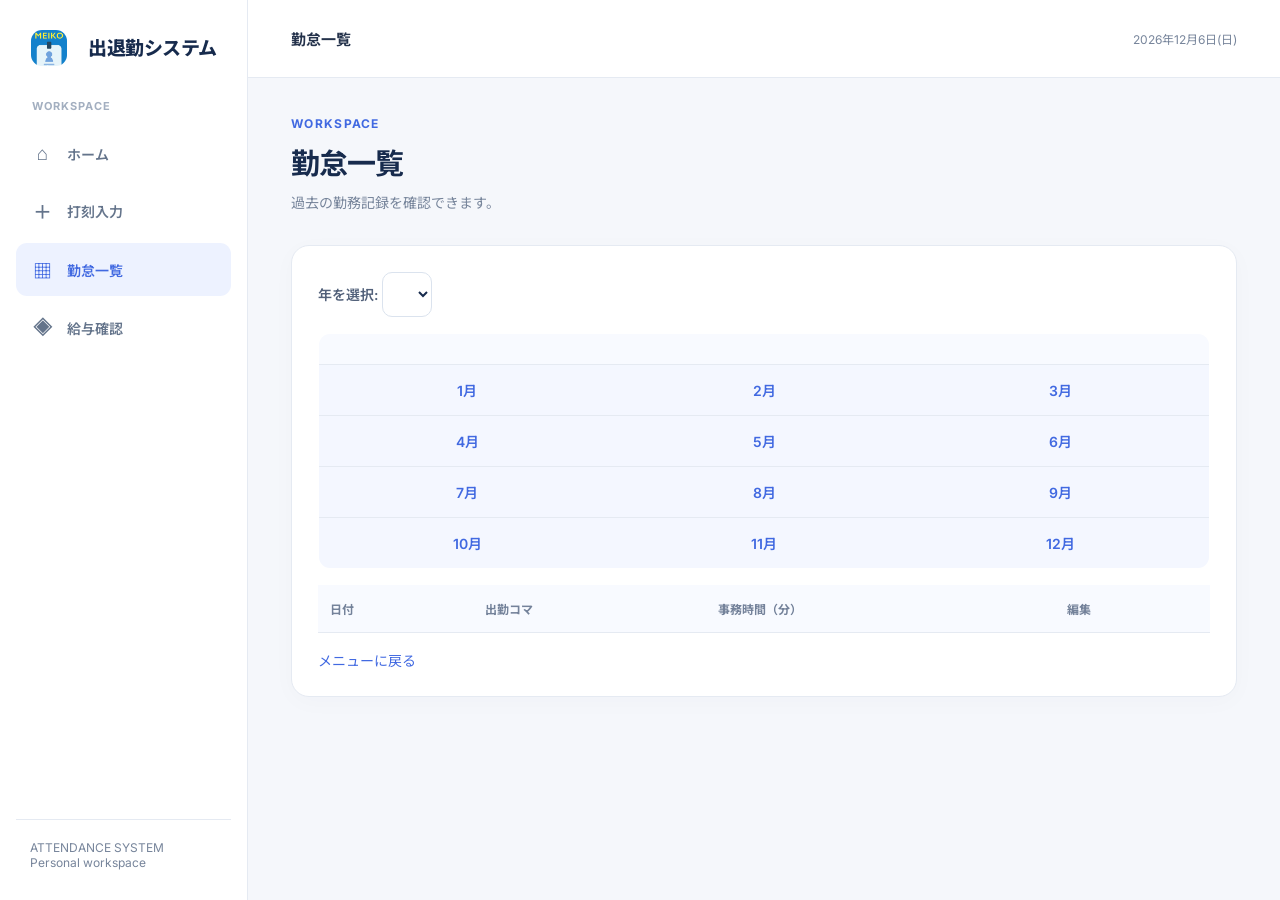
==== edit.html @ cfc56018 "Add files via upload" ====
<!-- edit.html -->
<!DOCTYPE html>

<html lang="ja">
<head>
<meta charset="utf-8"/>
<title>打刻編集</title>

<meta content="width=device-width, initial-scale=1" name="viewport"/><link href="style.css" rel="stylesheet"/></head>
<body><meta content="width=device-width, initial-scale=1" name="viewport"/><link href="style.css" rel="stylesheet"/></head>
<body>
<aside class="sidebar">
  <div class="brand">
    <span class="brand-mark">
      <img src="meiko.ico" alt="ロゴ">
    </span>
    出退勤システム
  </div><div class="nav-label">WORKSPACE</div><a class="nav-link" href="index.html"><span class="nav-icon">⌂</span>ホーム</a><a class="nav-link" href="input.html"><span class="nav-icon">＋</span>打刻入力</a><a class="nav-link active" href="list.html"><span class="nav-icon">▦</span>勤怠一覧</a><a class="nav-link" href="salary.html"><span class="nav-icon">◈</span>給与確認</a><div class="sidebar-foot">ATTENDANCE SYSTEM<br/>Personal workspace</div></aside><div class="app-main"><header class="topbar"><div class="topbar-title">打刻編集</div><div class="topbar-date" id="today"></div></header><main class="content"><div class="eyebrow">WORKSPACE</div><h1>打刻編集</h1><p class="subtitle">登録済みの勤務内容を変更します。</p><div class="panel form-card">
<p>日付: <span id="date"></span></p>
<label>出勤コマ（カンマ区切り）: <input id="periods" type="text"/></label>
<label>事務時間（分）: <input id="officeMinutes" type="number"/></label>
<br>
<button id="saveBtn">保存</button>
<button id="deleteBtn">削除</button>
<a href="list.html">一覧に戻る</a>
</br></div></main></div><script>
    const params = new URLSearchParams(window.location.search);
    const date = params.get('date');

    const data = JSON.parse(localStorage.getItem('attendance') || '[]');
    const recordIndex = data.findIndex(entry => entry.date === date);
    const record = data[recordIndex];

    if (!record) {
      alert('該当する打刻データが見つかりません。');
      location.href = 'list.html';
    }

    document.getElementById('date').textContent = record.date;
    document.getElementById('periods').value = record.periods.join(', ');
    document.getElementById('officeMinutes').value = record.officeMinutes;

    document.getElementById('saveBtn').onclick = () => {
      record.periods = document.getElementById('periods').value.split(',').map(s => s.trim());
      record.officeMinutes = parseInt(document.getElementById('officeMinutes').value);
      data[recordIndex] = record;
      localStorage.setItem('attendance', JSON.stringify(data));
      alert('保存しました');
      location.href = 'list.html';
    };

    document.getElementById('deleteBtn').onclick = () => {
      if (confirm('この打刻データを削除しますか？')) {
        data.splice(recordIndex, 1);
        localStorage.setItem('attendance', JSON.stringify(data));
        alert('削除しました');
        location.href = 'list.html';
      }
    };
  </script><script>document.getElementById('today').textContent=new Intl.DateTimeFormat('ja-JP',{year:'numeric',month:'long',day:'numeric',weekday:'short'}).format(new Date());</script></body>
</html>
---- style.css ----
@import url('https://fonts.googleapis.com/css2?family=Inter:wght@400;500;600;700;800&family=Noto+Sans+JP:wght@400;500;600;700&display=swap');
:root{--navy:#172b4d;--blue:#4169e1;--bg:#f5f7fb;--text:#24324b;--muted:#77859b;--border:#e5eaf2;--card:#fff}*{box-sizing:border-box}body{margin:0!important;padding:0!important;background:var(--bg);color:var(--text);font-family:Inter,'Noto Sans JP',sans-serif;font-size:14px}a{color:var(--blue);text-decoration:none}button,input,select{font:inherit}button{cursor:pointer} .sidebar{position:fixed;inset:0 auto 0 0;width:248px;background:#fff;border-right:1px solid var(--border);padding:30px 16px;z-index:10;display:flex;flex-direction:column}.brand{font-size:19px;font-weight:800;color:var(--navy);padding:0 15px 33px;letter-spacing:-.5px}.brand-mark{display:inline-grid;place-items:center;width:36px;height:36px;border-radius:11px;background:var(--blue);color:white;margin-right:9px}.nav-label{font-size:11px;color:#a3afc0;font-weight:700;letter-spacing:1px;padding:0 16px 13px}.nav-link{display:flex!important;align-items:center;gap:13px;padding:13px 15px!important;margin:3px 0!important;border-radius:11px;color:#64748b!important;font-size:14px!important;font-weight:600}.nav-link:hover{background:#f1f5ff;color:var(--blue)!important}.nav-link.active{background:#edf2ff;color:var(--blue)!important}.nav-icon{font-size:19px;width:23px;text-align:center}.sidebar-foot{margin-top:auto;border-top:1px solid var(--border);padding:20px 14px 0;color:var(--muted);font-size:12px}.app-main{margin-left:248px;min-height:100vh}.topbar{height:78px;background:#fff;border-bottom:1px solid var(--border);display:flex;align-items:center;justify-content:space-between;padding:0 43px}.topbar-title{font-size:15px;font-weight:700}.topbar-date{color:var(--muted);font-size:12px}.content{max-width:1190px;margin:0 auto;padding:38px 43px 70px}.eyebrow{font-size:12px;color:var(--blue);font-weight:700;letter-spacing:1.3px;text-transform:uppercase;margin-bottom:9px}.content h1{font-size:29px!important;letter-spacing:-1px;color:var(--navy);margin:0 0 9px}.subtitle{color:var(--muted);margin:0 0 30px;line-height:1.7}.panel{background:white;border:1px solid var(--border);border-radius:18px;padding:26px;margin:22px 0;box-shadow:0 5px 25px rgba(29,48,91,.025)}.panel h2{font-size:17px;margin:0 0 19px;color:var(--navy)}.stats{display:grid;grid-template-columns:repeat(4,minmax(0,1fr));gap:16px;margin:26px 0}.stat{background:white;border:1px solid var(--border);border-radius:16px;padding:23px;min-width:0}.stat-label{font-size:12px;color:var(--muted);font-weight:600}.stat-value{font-size:29px;font-weight:800;letter-spacing:-1px;color:var(--navy);margin-top:13px;overflow-wrap:anywhere}.stat-note{font-size:11px;color:#94a3b8;margin-top:8px}.quick-grid{display:grid;grid-template-columns:repeat(3,minmax(0,1fr));gap:17px}.quick-card{background:white;border:1px solid var(--border);border-radius:17px;padding:26px;display:block!important;color:var(--navy)!important;transition:.2s;min-height:170px}.quick-card:hover{transform:translateY(-3px);border-color:#aebfff;box-shadow:0 12px 28px #172b4d12}.quick-icon{display:grid;place-items:center;background:#edf2ff;color:var(--blue);width:44px;height:44px;border-radius:12px;font-size:21px;margin-bottom:19px}.quick-title{font-size:16px;font-weight:700}.quick-desc{color:var(--muted);font-size:12px;margin-top:9px;line-height:1.6}label{font-weight:600;color:#52617a}input[type=date],input[type=number],input[type=text],select{border:1px solid #dbe3ee;background:#fff;border-radius:10px;padding:12px 14px;color:var(--navy);outline:none;max-width:100%}input:focus,select:focus{border-color:var(--blue);box-shadow:0 0 0 3px #4169e119}form label{line-height:2.4}form input[type=checkbox]{accent-color:var(--blue);width:18px;height:18px;vertical-align:middle;margin-right:6px}button,.primary-button{border:0;border-radius:10px;padding:12px 22px;background:var(--blue);color:white;font-weight:700}button:hover{filter:brightness(.95)}#deleteBtn{background:#fee9ec;color:#c22d4a}table{border-collapse:collapse!important;width:100%;margin-top:16px;background:white}th,td{border:0!important;border-bottom:1px solid var(--border)!important;padding:15px 12px!important;text-align:left!important}th{background:#f8faff;color:#74829a;font-size:12px;font-weight:700}td{color:#34445e}td.month{background:#f4f7ff!important;text-align:center!important;cursor:pointer;color:var(--blue);font-weight:600}td.month:hover{background:#e7eeff!important}#month-picker table{border:1px solid var(--border);border-radius:12px;overflow:hidden}#month-picker td{width:33.33%}#attendance-body button{padding:8px 15px;font-size:12px}#total-salary-display strong{font-size:34px;color:var(--navy)}#special-reasons-list li{margin:10px 0}.form-card{max-width:780px}.form-card form{line-height:1.7}.form-card input[type=checkbox]{margin-left:12px}.backlink{display:inline-block;margin-top:22px}.section-heading{margin:36px 0 17px;font-size:18px;font-weight:800;color:var(--navy)}.table-wrap{overflow-x:auto}.helper{font-size:12px;color:var(--muted);margin:10px 0}.pill{display:inline-block;padding:6px 11px;background:#edf2ff;color:var(--blue);border-radius:30px;font-weight:700;font-size:12px}@media(max-width:1000px){.stats{grid-template-columns:repeat(2,1fr)}.quick-grid{grid-template-columns:repeat(2,1fr)}}@media(max-width:720px){.sidebar{inset:auto 0 0;width:100%;height:69px;padding:5px 4px;background:white;border-top:1px solid var(--border);border-right:0;flex-direction:row;justify-content:space-around}.brand,.nav-label,.sidebar-foot{display:none}.nav-link{display:flex!important;flex-direction:column;gap:2px;padding:6px 8px!important;margin:0!important;font-size:10px!important;text-align:center}.nav-icon{font-size:21px}.app-main{margin-left:0;padding-bottom:74px}.topbar{height:62px;padding:0 20px}.content{padding:27px 18px 42px}.content h1{font-size:25px!important}.stats{gap:10px}.stat{padding:17px}.stat-value{font-size:23px}.quick-grid{grid-template-columns:1fr}.quick-card{min-height:unset}.panel{padding:18px}th,td{padding:12px 9px!important;font-size:12px}}
/* ロゴ画像の設定 */
.brand-mark {
  background: transparent;
  overflow: hidden;
  padding: 0;
}

.brand-mark img {
  width: 100%;
  height: 100%;
  object-fit: contain;
}
/* ロゴと文字の高さを中央揃え */
.brand {
  display: flex;
  align-items: center;
  gap: 12px;
  line-height: 1;
}

/* ロゴ画像 */
.brand-mark {
  display: flex;
  align-items: center;
  justify-content: center;
  flex-shrink: 0;
}

.brand-mark img {
  display: block;
  width: 100%;
  height: 100%;
  object-fit: contain;
}
/* ロゴと文字の高さを中央揃え */
.brand {
  display: flex;
  align-items: center;
  gap: 12px;
  line-height: 1;
}

/* ロゴ画像 */
.brand-mark {
  display: flex;
  align-items: center;
  justify-content: center;
  flex-shrink: 0;
}

.brand-mark img {
  display: block;
  width: 120%;
  height: 120%;
  object-fit: contain;
}
/* ロゴ横の文字を改行させない */
.brand {
  white-space: nowrap;
}
---- style.css ----
@import url('https://fonts.googleapis.com/css2?family=Inter:wght@400;500;600;700;800&family=Noto+Sans+JP:wght@400;500;600;700&display=swap');
:root{--navy:#172b4d;--blue:#4169e1;--bg:#f5f7fb;--text:#24324b;--muted:#77859b;--border:#e5eaf2;--card:#fff}*{box-sizing:border-box}body{margin:0!important;padding:0!important;background:var(--bg);color:var(--text);font-family:Inter,'Noto Sans JP',sans-serif;font-size:14px}a{color:var(--blue);text-decoration:none}button,input,select{font:inherit}button{cursor:pointer} .sidebar{position:fixed;inset:0 auto 0 0;width:248px;background:#fff;border-right:1px solid var(--border);padding:30px 16px;z-index:10;display:flex;flex-direction:column}.brand{font-size:19px;font-weight:800;color:var(--navy);padding:0 15px 33px;letter-spacing:-.5px}.brand-mark{display:inline-grid;place-items:center;width:36px;height:36px;border-radius:11px;background:var(--blue);color:white;margin-right:9px}.nav-label{font-size:11px;color:#a3afc0;font-weight:700;letter-spacing:1px;padding:0 16px 13px}.nav-link{display:flex!important;align-items:center;gap:13px;padding:13px 15px!important;margin:3px 0!important;border-radius:11px;color:#64748b!important;font-size:14px!important;font-weight:600}.nav-link:hover{background:#f1f5ff;color:var(--blue)!important}.nav-link.active{background:#edf2ff;color:var(--blue)!important}.nav-icon{font-size:19px;width:23px;text-align:center}.sidebar-foot{margin-top:auto;border-top:1px solid var(--border);padding:20px 14px 0;color:var(--muted);font-size:12px}.app-main{margin-left:248px;min-height:100vh}.topbar{height:78px;background:#fff;border-bottom:1px solid var(--border);display:flex;align-items:center;justify-content:space-between;padding:0 43px}.topbar-title{font-size:15px;font-weight:700}.topbar-date{color:var(--muted);font-size:12px}.content{max-width:1190px;margin:0 auto;padding:38px 43px 70px}.eyebrow{font-size:12px;color:var(--blue);font-weight:700;letter-spacing:1.3px;text-transform:uppercase;margin-bottom:9px}.content h1{font-size:29px!important;letter-spacing:-1px;color:var(--navy);margin:0 0 9px}.subtitle{color:var(--muted);margin:0 0 30px;line-height:1.7}.panel{background:white;border:1px solid var(--border);border-radius:18px;padding:26px;margin:22px 0;box-shadow:0 5px 25px rgba(29,48,91,.025)}.panel h2{font-size:17px;margin:0 0 19px;color:var(--navy)}.stats{display:grid;grid-template-columns:repeat(4,minmax(0,1fr));gap:16px;margin:26px 0}.stat{background:white;border:1px solid var(--border);border-radius:16px;padding:23px;min-width:0}.stat-label{font-size:12px;color:var(--muted);font-weight:600}.stat-value{font-size:29px;font-weight:800;letter-spacing:-1px;color:var(--navy);margin-top:13px;overflow-wrap:anywhere}.stat-note{font-size:11px;color:#94a3b8;margin-top:8px}.quick-grid{display:grid;grid-template-columns:repeat(3,minmax(0,1fr));gap:17px}.quick-card{background:white;border:1px solid var(--border);border-radius:17px;padding:26px;display:block!important;color:var(--navy)!important;transition:.2s;min-height:170px}.quick-card:hover{transform:translateY(-3px);border-color:#aebfff;box-shadow:0 12px 28px #172b4d12}.quick-icon{display:grid;place-items:center;background:#edf2ff;color:var(--blue);width:44px;height:44px;border-radius:12px;font-size:21px;margin-bottom:19px}.quick-title{font-size:16px;font-weight:700}.quick-desc{color:var(--muted);font-size:12px;margin-top:9px;line-height:1.6}label{font-weight:600;color:#52617a}input[type=date],input[type=number],input[type=text],select{border:1px solid #dbe3ee;background:#fff;border-radius:10px;padding:12px 14px;color:var(--navy);outline:none;max-width:100%}input:focus,select:focus{border-color:var(--blue);box-shadow:0 0 0 3px #4169e119}form label{line-height:2.4}form input[type=checkbox]{accent-color:var(--blue);width:18px;height:18px;vertical-align:middle;margin-right:6px}button,.primary-button{border:0;border-radius:10px;padding:12px 22px;background:var(--blue);color:white;font-weight:700}button:hover{filter:brightness(.95)}#deleteBtn{background:#fee9ec;color:#c22d4a}table{border-collapse:collapse!important;width:100%;margin-top:16px;background:white}th,td{border:0!important;border-bottom:1px solid var(--border)!important;padding:15px 12px!important;text-align:left!important}th{background:#f8faff;color:#74829a;font-size:12px;font-weight:700}td{color:#34445e}td.month{background:#f4f7ff!important;text-align:center!important;cursor:pointer;color:var(--blue);font-weight:600}td.month:hover{background:#e7eeff!important}#month-picker table{border:1px solid var(--border);border-radius:12px;overflow:hidden}#month-picker td{width:33.33%}#attendance-body button{padding:8px 15px;font-size:12px}#total-salary-display strong{font-size:34px;color:var(--navy)}#special-reasons-list li{margin:10px 0}.form-card{max-width:780px}.form-card form{line-height:1.7}.form-card input[type=checkbox]{margin-left:12px}.backlink{display:inline-block;margin-top:22px}.section-heading{margin:36px 0 17px;font-size:18px;font-weight:800;color:var(--navy)}.table-wrap{overflow-x:auto}.helper{font-size:12px;color:var(--muted);margin:10px 0}.pill{display:inline-block;padding:6px 11px;background:#edf2ff;color:var(--blue);border-radius:30px;font-weight:700;font-size:12px}@media(max-width:1000px){.stats{grid-template-columns:repeat(2,1fr)}.quick-grid{grid-template-columns:repeat(2,1fr)}}@media(max-width:720px){.sidebar{inset:auto 0 0;width:100%;height:69px;padding:5px 4px;background:white;border-top:1px solid var(--border);border-right:0;flex-direction:row;justify-content:space-around}.brand,.nav-label,.sidebar-foot{display:none}.nav-link{display:flex!important;flex-direction:column;gap:2px;padding:6px 8px!important;margin:0!important;font-size:10px!important;text-align:center}.nav-icon{font-size:21px}.app-main{margin-left:0;padding-bottom:74px}.topbar{height:62px;padding:0 20px}.content{padding:27px 18px 42px}.content h1{font-size:25px!important}.stats{gap:10px}.stat{padding:17px}.stat-value{font-size:23px}.quick-grid{grid-template-columns:1fr}.quick-card{min-height:unset}.panel{padding:18px}th,td{padding:12px 9px!important;font-size:12px}}
/* ロゴ画像の設定 */
.brand-mark {
  background: transparent;
  overflow: hidden;
  padding: 0;
}

.brand-mark img {
  width: 100%;
  height: 100%;
  object-fit: contain;
}
/* ロゴと文字の高さを中央揃え */
.brand {
  display: flex;
  align-items: center;
  gap: 12px;
  line-height: 1;
}

/* ロゴ画像 */
.brand-mark {
  display: flex;
  align-items: center;
  justify-content: center;
  flex-shrink: 0;
}

.brand-mark img {
  display: block;
  width: 100%;
  height: 100%;
  object-fit: contain;
}
/* ロゴと文字の高さを中央揃え */
.brand {
  display: flex;
  align-items: center;
  gap: 12px;
  line-height: 1;
}

/* ロゴ画像 */
.brand-mark {
  display: flex;
  align-items: center;
  justify-content: center;
  flex-shrink: 0;
}

.brand-mark img {
  display: block;
  width: 120%;
  height: 120%;
  object-fit: contain;
}
/* ロゴ横の文字を改行させない */
.brand {
  white-space: nowrap;
}
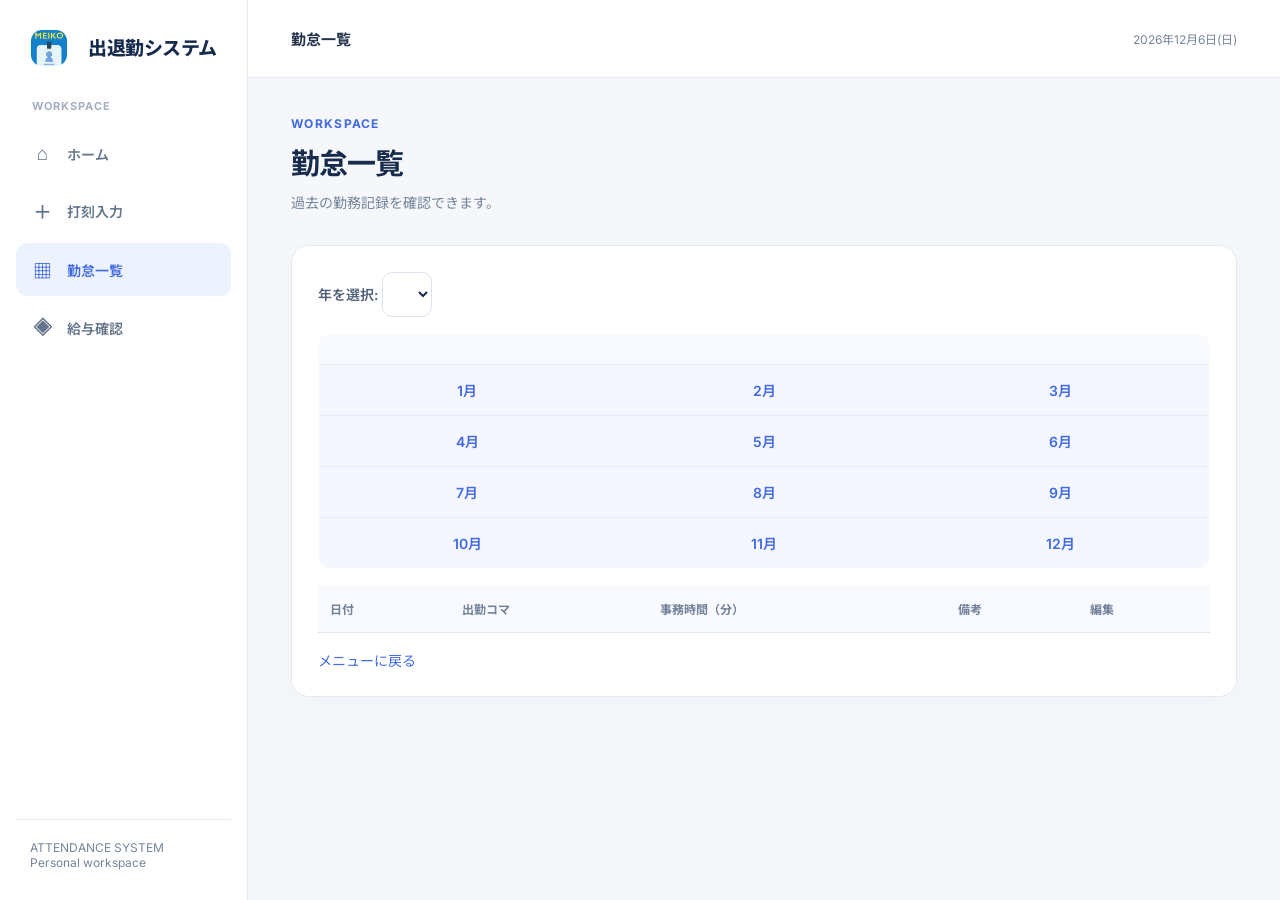
==== commit 27ae9670: "Add files via upload" ====
--- a/edit.html
+++ b/edit.html
@@ -1,61 +1,175 @@
-<!-- edit.html -->
 <!DOCTYPE html>
-
 <html lang="ja">
 <head>
-<meta charset="utf-8"/>
-<title>打刻編集</title>
-
-<meta content="width=device-width, initial-scale=1" name="viewport"/><link href="style.css" rel="stylesheet"/></head>
-<body><meta content="width=device-width, initial-scale=1" name="viewport"/><link href="style.css" rel="stylesheet"/></head>
+  <meta charset="UTF-8">
+  <meta name="viewport" content="width=device-width, initial-scale=1">
+  <link rel="icon" href="meiko.ico" type="image/x-icon">
+  <link rel="apple-touch-icon" href="meiko.png">
+  <title>打刻編集 | 出退勤システム</title>
+  <link rel="stylesheet" href="style.css">
+</head>
 <body>
 <aside class="sidebar">
-  <div class="brand">
-    <span class="brand-mark">
-      <img src="meiko.ico" alt="ロゴ">
-    </span>
-    出退勤システム
-  </div><div class="nav-label">WORKSPACE</div><a class="nav-link" href="index.html"><span class="nav-icon">⌂</span>ホーム</a><a class="nav-link" href="input.html"><span class="nav-icon">＋</span>打刻入力</a><a class="nav-link active" href="list.html"><span class="nav-icon">▦</span>勤怠一覧</a><a class="nav-link" href="salary.html"><span class="nav-icon">◈</span>給与確認</a><div class="sidebar-foot">ATTENDANCE SYSTEM<br/>Personal workspace</div></aside><div class="app-main"><header class="topbar"><div class="topbar-title">打刻編集</div><div class="topbar-date" id="today"></div></header><main class="content"><div class="eyebrow">WORKSPACE</div><h1>打刻編集</h1><p class="subtitle">登録済みの勤務内容を変更します。</p><div class="panel form-card">
-<p>日付: <span id="date"></span></p>
-<label>出勤コマ（カンマ区切り）: <input id="periods" type="text"/></label>
-<label>事務時間（分）: <input id="officeMinutes" type="number"/></label>
-<br>
-<button id="saveBtn">保存</button>
-<button id="deleteBtn">削除</button>
-<a href="list.html">一覧に戻る</a>
-</br></div></main></div><script>
-    const params = new URLSearchParams(window.location.search);
-    const date = params.get('date');
+  <div class="brand"><span class="brand-mark"><img src="meiko.ico" alt="ロゴ"></span><span class="brand-text">出退勤システム</span></div>
+  <div class="nav-label">WORKSPACE</div>
+  <a class="nav-link" href="index.html"><span class="nav-icon">⌂</span>ホーム</a>
+  <a class="nav-link" href="input.html"><span class="nav-icon">＋</span>打刻入力</a>
+  <a class="nav-link active" href="list.html"><span class="nav-icon">▦</span>勤怠一覧</a>
+  <a class="nav-link" href="salary.html"><span class="nav-icon">◈</span>給与確認</a>
+  <div class="sidebar-foot">ATTENDANCE SYSTEM<br>Personal workspace</div>
+</aside>
+<div class="app-main">
+  <header class="topbar"><div class="topbar-title">打刻編集</div><div class="topbar-date" id="today"></div></header>
+  <main class="content">
+    <div class="eyebrow">WORKSPACE</div>
+    <h1>打刻編集</h1>
+    <p class="subtitle">登録済みの勤務内容を変更します。</p>
+    <div class="panel form-card">
+      <form id="edit-form">
+        <label>日付: <input type="date" name="date" required></label><br><br>
+        <label>出勤コマ:</label><br>
+        <label><input type="checkbox" name="periods" value="1">1限</label>
+        <label><input type="checkbox" name="periods" value="2">2限</label>
+        <label><input type="checkbox" name="periods" value="3">3限</label>
+        <label><input type="checkbox" name="periods" value="4">4限</label>
+        <label><input type="checkbox" name="periods" value="5">5限</label>
+        <label><input type="checkbox" name="periods" value="6">6限</label><br><br>
+        <label>事務作業時間（分）: <input type="number" name="office_minutes" min="0" step="1"></label><br><br>
+        <label>特別給の理由: <input type="text" name="special_reason" placeholder="例：臨時会議"></label><br><br>
+        <label>特別給の額（円）: <input type="number" name="special_amount" min="0" step="1"></label><br><br>
+        <div class="form-group">
+          <label class="help-checkbox"><input type="checkbox" id="isHelp" name="isHelp"> ヘルプ勤務</label>
+          <div id="helpSelectArea" style="display:none; margin-top:15px;">
+            <label for="helpLocation">ヘルプ先</label>
+            <select id="helpLocation" name="helpLocation">
+              <option value="">ヘルプ先を選択してください</option>
+              <option value="イオン茅ケ崎中央教室">イオン茅ケ崎中央教室</option>
+              <option value="稲田堤駅前教室">稲田堤駅前教室</option>
+              <option value="大鳥居教室">大鳥居教室</option>
+              <option value="鹿島田教室">鹿島田教室</option>
+              <option value="菊名教室">菊名教室</option>
+              <option value="岸根公園駅前教室">岸根公園駅前教室</option>
+              <option value="久地教室">久地教室</option>
+              <option value="小机教室">小机教室</option>
+              <option value="神木本町教室">神木本町教室</option>
+              <option value="センター北あいたいタウン教室">センター北あいたいタウン教室</option>
+              <option value="たまプラーザ教室">たまプラーザ教室</option>
+              <option value="綱島教室">綱島教室</option>
+              <option value="中野島駅前教室">中野島駅前教室</option>
+              <option value="中山教室">中山教室</option>
+              <option value="初山教室">初山教室</option>
+              <option value="平塚旭教室">平塚旭教室</option>
+              <option value="平塚駅南口教室">平塚駅南口教室</option>
+              <option value="平塚四之宮教室">平塚四之宮教室</option>
+              <option value="平塚本校教室">平塚本校教室</option>
+              <option value="平間教室">平間教室</option>
+              <option value="溝の口教室">溝の口教室</option>
+              <option value="南加瀬教室">南加瀬教室</option>
+              <option value="宮崎台駅前教室">宮崎台駅前教室</option>
+              <option value="向ヶ丘遊園教室">向ヶ丘遊園教室</option>
+              <option value="武蔵小杉教室">武蔵小杉教室</option>
+              <option value="武蔵新城駅前教室">武蔵新城駅前教室</option>
+              <option value="元住吉教室">元住吉教室</option>
+              <option value="横浜三ツ沢教室">横浜三ツ沢教室</option>
+            </select>
+          </div>
+        </div>
+        <br>
+        <button type="submit" id="saveBtn">変更を保存</button>
+        <button type="button" id="deleteBtn" style="background:#fee2e2;color:#991b1b;">削除</button>
+        <a href="list.html">一覧に戻る</a>
+      </form>
+    </div>
+  </main>
+</div>
+<script>
+  document.getElementById('today').textContent = new Intl.DateTimeFormat('ja-JP', {
+    year: 'numeric', month: 'long', day: 'numeric', weekday: 'short'
+  }).format(new Date());
 
-    const data = JSON.parse(localStorage.getItem('attendance') || '[]');
-    const recordIndex = data.findIndex(entry => entry.date === date);
+  const form = document.getElementById('edit-form');
+  const isHelp = document.getElementById('isHelp');
+  const helpSelectArea = document.getElementById('helpSelectArea');
+  const helpLocation = document.getElementById('helpLocation');
+
+  function updateHelpDisplay() {
+    helpSelectArea.style.display = isHelp.checked ? 'block' : 'none';
+    helpLocation.required = isHelp.checked;
+    if (!isHelp.checked) helpLocation.value = '';
+  }
+  isHelp.addEventListener('change', updateHelpDisplay);
+
+  const originalDate = new URLSearchParams(location.search).get('date');
+  let data;
+  try {
+    data = JSON.parse(localStorage.getItem('attendance') || '[]');
+    if (!Array.isArray(data)) throw new Error('Invalid data');
+  } catch (error) {
+    alert('勤怠データを読み込めませんでした。');
+    location.replace('list.html');
+    throw error;
+  }
+  const recordIndex = data.findIndex(entry => entry.date === originalDate);
+  if (recordIndex === -1) {
+    alert('該当する打刻データが見つかりません。');
+    location.replace('list.html');
+  } else {
     const record = data[recordIndex];
+    form.elements.date.value = record.date;
+    const selectedPeriods = (record.periods || []).map(String);
+    form.querySelectorAll('input[name="periods"]').forEach(input => {
+      input.checked = selectedPeriods.includes(input.value);
+    });
+    form.elements.office_minutes.value = record.officeMinutes ?? 0;
+    form.elements.special_reason.value = record.specialReason || '';
+    form.elements.special_amount.value = record.specialAmount ?? 0;
+    isHelp.checked = Boolean(record.isHelp || record.helpLocation);
+    if (record.helpLocation && !Array.from(helpLocation.options).some(option => option.value === record.helpLocation)) {
+      helpLocation.add(new Option(record.helpLocation, record.helpLocation));
+    }
+    helpLocation.value = record.helpLocation || '';
+    updateHelpDisplay();
 
-    if (!record) {
-      alert('該当する打刻データが見つかりません。');
-      location.href = 'list.html';
-    }
+    form.addEventListener('submit', event => {
+      event.preventDefault();
+      if (!form.reportValidity()) return;
+      const values = new FormData(form);
+      const newDate = values.get('date');
+      if (newDate !== originalDate && data.some((entry, i) => i !== recordIndex && entry.date === newDate)) {
+        alert('変更先の日付には既に勤務記録があります。別の日付を指定してください。');
+        return;
+      }
+      data[recordIndex] = {
+        ...record,
+        date: newDate,
+        periods: values.getAll('periods'),
+        officeMinutes: Number(values.get('office_minutes') || 0),
+        specialReason: values.get('special_reason') || '',
+        specialAmount: Number(values.get('special_amount') || 0),
+        isHelp: isHelp.checked,
+        helpLocation: isHelp.checked ? helpLocation.value : ''
+      };
+      try {
+        localStorage.setItem('attendance', JSON.stringify(data));
+        alert('変更を保存しました。');
+        location.href = 'list.html';
+      } catch (error) {
+        alert('保存に失敗しました。ブラウザの保存領域を確認してください。');
+      }
+    });
 
-    document.getElementById('date').textContent = record.date;
-    document.getElementById('periods').value = record.periods.join(', ');
-    document.getElementById('officeMinutes').value = record.officeMinutes;
-
-    document.getElementById('saveBtn').onclick = () => {
-      record.periods = document.getElementById('periods').value.split(',').map(s => s.trim());
-      record.officeMinutes = parseInt(document.getElementById('officeMinutes').value);
-      data[recordIndex] = record;
-      localStorage.setItem('attendance', JSON.stringify(data));
-      alert('保存しました');
-      location.href = 'list.html';
-    };
-
-    document.getElementById('deleteBtn').onclick = () => {
-      if (confirm('この打刻データを削除しますか？')) {
-        data.splice(recordIndex, 1);
-        localStorage.setItem('attendance', JSON.stringify(data));
-        alert('削除しました');
+    document.getElementById('deleteBtn').addEventListener('click', () => {
+      if (!confirm('この打刻データを削除しますか？')) return;
+      const updated = data.filter((_, i) => i !== recordIndex);
+      try {
+        localStorage.setItem('attendance', JSON.stringify(updated));
+        alert('削除しました。');
         location.href = 'list.html';
+      } catch (error) {
+        alert('削除に失敗しました。');
       }
-    };
-  </script><script>document.getElementById('today').textContent=new Intl.DateTimeFormat('ja-JP',{year:'numeric',month:'long',day:'numeric',weekday:'short'}).format(new Date());</script></body>
+    });
+  }
+</script>
+</body>
 </html>
